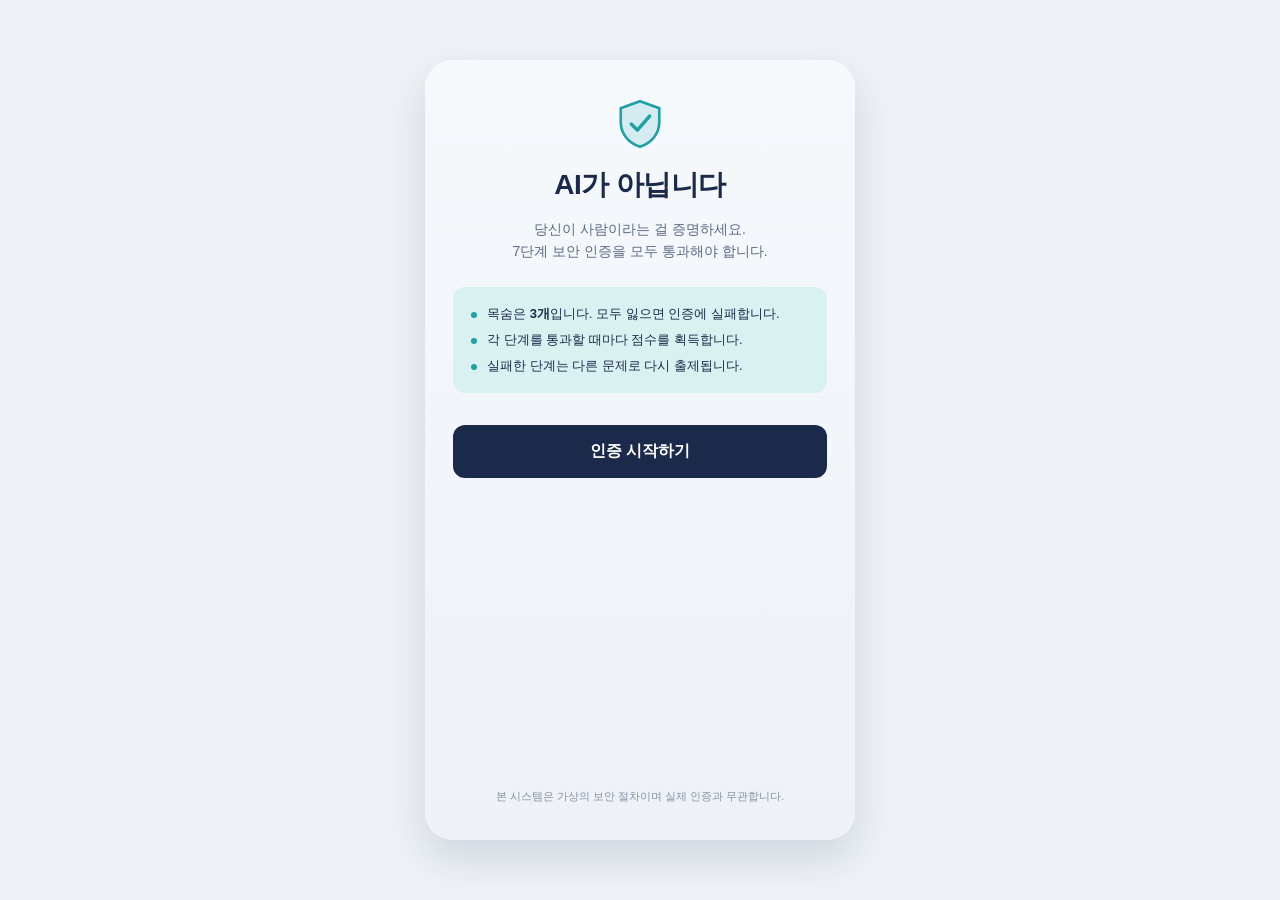
==== index.html @ 64371f78 "시작" ====
<!DOCTYPE html>
<html lang="ko">
<head>
  <meta charset="UTF-8" />
  <meta name="viewport" content="width=device-width, initial-scale=1, maximum-scale=1, user-scalable=no, viewport-fit=cover" />
  <title>AI가 아닙니다</title>
  <link rel="stylesheet" href="css/style.css" />
</head>
<body>
  <div id="app">

    <!-- 타이틀 화면 -->
    <section id="screen-title" class="screen active">
      <div class="title-card">
        <div class="brand-mark" id="brand-mark"></div>
        <h1 class="game-title">AI가 아닙니다</h1>
        <p class="game-subtitle">당신이 사람이라는 걸 증명하세요.<br />7단계 보안 인증을 모두 통과해야 합니다.</p>
        <ul class="rules-list">
          <li>목숨은 <strong>3개</strong>입니다. 모두 잃으면 인증에 실패합니다.</li>
          <li>각 단계를 통과할 때마다 점수를 획득합니다.</li>
          <li>실패한 단계는 다른 문제로 다시 출제됩니다.</li>
        </ul>
        <button id="btn-start" type="button" class="btn btn-primary">인증 시작하기</button>
      </div>
      <p class="footer-note">본 시스템은 가상의 보안 절차이며 실제 인증과 무관합니다.</p>
    </section>

    <!-- 게임 화면 -->
    <section id="screen-game" class="screen">
      <header class="game-header">
        <div class="progress-track" id="progress-track"></div>
        <div class="lives-track" id="lives-track"></div>
      </header>

      <div class="stage-wrap">
        <div class="stage-card">
          <p class="stage-label" id="stage-label">STEP 1 / 7</p>
          <h2 class="stage-title" id="stage-title"></h2>
          <p class="stage-instruction" id="stage-instruction"></p>
          <div class="stage-area" id="stage-area"></div>
        </div>
        <p class="widget-disclaimer">이 화면은 보안 검증 시스템에 의해 보호됩니다.</p>
      </div>

      <div class="toast" id="toast"></div>
    </section>

    <!-- 결과 화면 -->
    <section id="screen-result" class="screen">
      <div class="result-card">
        <p class="result-eyebrow" id="result-eyebrow">RESULT</p>
        <h2 class="result-headline" id="result-headline"></h2>
        <div class="rank-badge" id="rank-badge"></div>
        <p class="result-score" id="result-score"></p>
        <p class="result-detail" id="result-detail"></p>
        <button id="btn-retry" type="button" class="btn btn-primary">다시 도전하기</button>
      </div>
    </section>

  </div>

  <!-- 아이콘 모듈 -->
  <script src="js/icons.js"></script>

  <!-- 스테이지 레지스트리 초기화 (반드시 스테이지 파일들보다 먼저 로드) -->
  <script src="js/stages-init.js"></script>

  <!-- 스테이지 모듈들 (이 순서대로 게임에 등장합니다) -->
  <script src="js/stages/stage1-signs.js"></script>
  <script src="js/stages/stage2-checkbox.js"></script>
  <script src="js/stages/stage3-text.js"></script>
  <script src="js/stages/stage4-rotate.js"></script>
  <script src="js/stages/stage5-numbers.js"></script>
  <script src="js/stages/stage6-slide.js"></script>
  <script src="js/stages/stage7-rhythm.js"></script>

  <!-- 메인 게임 컨트롤러 (반드시 마지막에 로드) -->
  <script src="js/main.js"></script>
</body>
</html>
---- css/style.css ----
/* =========================================================
   css/style.css
   "AI가 아닙니다" - 보안 인증 패러디 게임 스타일시트
   외부 이미지/폰트 없이 CSS + 인라인 SVG로만 구성되어 있습니다.
   ========================================================= */

:root {
  /* ---- 색상 토큰 ---- */
  --color-bg: #eef2f7;
  --color-surface: #ffffff;
  --color-ink: #1b2a4a;
  --color-ink-soft: #5c6b85;
  --color-accent: #1fa2a6;
  --color-accent-soft: #d9f1f1;
  --color-danger: #e85c4a;
  --color-success: #2fbf71;
  --color-border: #d7dee8;

  /* ---- 형태 토큰 ---- */
  --radius-card: 20px;
  --radius-control: 12px;
  --shadow-card: 0 18px 40px rgba(27, 42, 74, 0.14);

  /* ---- 글꼴 토큰 (외부 의존성 없는 시스템 폰트 체인) ---- */
  --font-display: -apple-system, 'Apple SD Gothic Neo', 'Pretendard', 'Malgun Gothic',
    sans-serif;
  --font-mono: ui-monospace, 'SFMono-Regular', Menlo, Consolas, monospace;
}

* {
  box-sizing: border-box;
  -webkit-tap-highlight-color: transparent;
}

html,
body {
  margin: 0;
  height: 100%;
  background: var(--color-bg);
  overscroll-behavior: none;
}

body {
  font-family: var(--font-display);
  color: var(--color-ink);
  display: flex;
  align-items: center;
  justify-content: center;
  min-height: 100vh;
  padding: 16px;
  touch-action: manipulation;
}

button {
  font-family: inherit;
  border: none;
  background: none;
  cursor: pointer;
}

input {
  font-family: inherit;
}

#app {
  width: 100%;
  max-width: 430px;
  min-height: min(92vh, 780px);
  background: var(--color-surface);
  border-radius: 28px;
  box-shadow: var(--shadow-card);
  overflow: hidden;
  position: relative;
  display: flex;
  flex-direction: column;
}

/* =========================================================
   화면 공통
   ========================================================= */
.screen {
  display: none;
  flex-direction: column;
  flex: 1;
  min-height: 0;
}
.screen.active {
  display: flex;
}

.btn {
  width: 100%;
  padding: 16px;
  border-radius: var(--radius-control);
  font-size: 16px;
  font-weight: 700;
  transition: transform 0.15s ease, opacity 0.15s ease;
}
.btn:active {
  transform: scale(0.98);
}
.btn-primary {
  background: var(--color-ink);
  color: #fff;
}
.btn-confirm {
  background: var(--color-accent);
  color: #fff;
  margin-top: 18px;
}
.btn:disabled {
  opacity: 0.5;
  pointer-events: none;
}

/* =========================================================
   타이틀 화면
   ========================================================= */
#screen-title {
  padding: 36px 28px;
  justify-content: space-between;
  background: linear-gradient(180deg, #f6f9fc 0%, var(--color-bg) 100%);
}

.title-card {
  display: flex;
  flex-direction: column;
  align-items: center;
  text-align: center;
  gap: 14px;
}

.brand-mark {
  width: 56px;
  height: 56px;
  color: var(--color-accent);
}
.brand-mark svg {
  width: 100%;
  height: 100%;
}

.game-title {
  font-size: 28px;
  font-weight: 800;
  margin: 0;
  letter-spacing: -0.02em;
}

.game-subtitle {
  margin: 0;
  color: var(--color-ink-soft);
  font-size: 14px;
  line-height: 1.6;
}

.rules-list {
  list-style: none;
  padding: 18px 18px;
  margin: 10px 0 0;
  width: 100%;
  background: var(--color-accent-soft);
  border-radius: var(--radius-control);
  text-align: left;
  font-size: 13px;
  color: var(--color-ink);
  display: flex;
  flex-direction: column;
  gap: 8px;
}
.rules-list li {
  padding-left: 16px;
  position: relative;
}
.rules-list li::before {
  content: '';
  position: absolute;
  left: 0;
  top: 7px;
  width: 6px;
  height: 6px;
  border-radius: 50%;
  background: var(--color-accent);
}

#btn-start {
  margin-top: 18px;
}

.footer-note {
  text-align: center;
  font-size: 11px;
  color: var(--color-ink-soft);
  opacity: 0.7;
  margin: 0;
}

/* =========================================================
   게임 화면
   ========================================================= */
#screen-game {
  position: relative;
}

.game-header {
  display: flex;
  align-items: center;
  justify-content: space-between;
  gap: 12px;
  padding: 18px 20px 12px;
  border-bottom: 1px solid var(--color-border);
}

.progress-track {
  display: flex;
  gap: 6px;
  flex: 1;
}
.dot {
  width: 8px;
  height: 8px;
  border-radius: 50%;
  background: var(--color-border);
}
.dot.done {
  background: var(--color-accent);
}
.dot.current {
  background: var(--color-ink);
  transform: scale(1.3);
}

.lives-track {
  display: flex;
  gap: 4px;
}
.life-icon {
  width: 20px;
  height: 20px;
  color: var(--color-accent);
  transition: opacity 0.2s ease, filter 0.2s ease;
}
.life-icon svg {
  width: 100%;
  height: 100%;
}
.life-icon.lost {
  color: var(--color-ink-soft);
  opacity: 0.3;
  filter: grayscale(1);
}

.stage-wrap {
  flex: 1;
  display: flex;
  flex-direction: column;
  padding: 20px 20px 16px;
  min-height: 0;
  overflow-y: auto;
}

.stage-card {
  background: var(--color-surface);
  border: 1px solid var(--color-border);
  border-radius: var(--radius-card);
  padding: 22px 18px;
  flex: 1;
  display: flex;
  flex-direction: column;
}

.stage-label {
  font-family: var(--font-mono);
  font-size: 11px;
  letter-spacing: 0.12em;
  color: var(--color-accent);
  margin: 0 0 6px;
  font-weight: 700;
}

.stage-title {
  font-size: 19px;
  font-weight: 800;
  margin: 0 0 8px;
}

.stage-instruction {
  font-size: 13.5px;
  color: var(--color-ink-soft);
  line-height: 1.5;
  margin: 0 0 16px;
  min-height: 38px;
}

.stage-area {
  flex: 1;
  display: flex;
  flex-direction: column;
  transition: opacity 0.2s ease;
}
.stage-area.is-locked {
  opacity: 0.55;
  pointer-events: none;
}

.widget-disclaimer {
  text-align: center;
  font-size: 10.5px;
  color: var(--color-ink-soft);
  opacity: 0.6;
  margin: 12px 0 0;
}

.toast {
  position: absolute;
  left: 50%;
  bottom: 18px;
  transform: translate(-50%, 10px);
  opacity: 0;
  padding: 10px 20px;
  border-radius: 999px;
  font-weight: 700;
  font-size: 13.5px;
  color: #fff;
  pointer-events: none;
  transition: opacity 0.2s ease, transform 0.2s ease;
  box-shadow: 0 10px 24px rgba(27, 42, 74, 0.2);
  white-space: nowrap;
}
.toast.show {
  opacity: 1;
  transform: translate(-50%, 0);
}
.toast--success {
  background: var(--color-success);
}
.toast--danger {
  background: var(--color-danger);
}

/* =========================================================
   스테이지1: 표지판 타일 선택
   ========================================================= */
.tile-grid {
  display: grid;
  grid-template-columns: repeat(3, 1fr);
  gap: 10px;
}
.tile {
  aspect-ratio: 1;
  border: 2px solid var(--color-border);
  border-radius: var(--radius-control);
  background: var(--color-bg);
  color: var(--color-ink);
  padding: 12px;
  user-select: none;
  touch-action: manipulation;
  transition: border-color 0.15s ease, background 0.15s ease, transform 0.1s ease;
}
.tile svg {
  width: 100%;
  height: 100%;
}
.tile.selected {
  border-color: var(--color-accent);
  background: var(--color-accent-soft);
  transform: scale(0.96);
}

/* =========================================================
   스테이지2: 길게 누르는 체크박스
   ========================================================= */
.checkbox-stage {
  display: flex;
  flex-direction: column;
  align-items: center;
  gap: 22px;
  padding: 10px 0 6px;
}

.fake-checkbox {
  display: flex;
  align-items: center;
  gap: 12px;
  padding: 16px 22px;
  border: 2px solid var(--color-border);
  border-radius: var(--radius-control);
  background: var(--color-bg);
  width: 100%;
  user-select: none;
  touch-action: none;
  transition: border-color 0.15s ease, background 0.15s ease;
}
.fake-checkbox__mark {
  width: 26px;
  height: 26px;
  border-radius: 6px;
  border: 2px solid var(--color-ink-soft);
  flex-shrink: 0;
  position: relative;
  background: #fff;
}
.fake-checkbox.is-holding .fake-checkbox__mark {
  border-color: var(--color-accent);
}
.fake-checkbox.is-success .fake-checkbox__mark {
  border-color: var(--color-success);
  background: var(--color-success);
}
.fake-checkbox.is-success .fake-checkbox__mark::after {
  content: '';
  position: absolute;
  left: 6px;
  top: 2px;
  width: 7px;
  height: 12px;
  border-right: 3px solid #fff;
  border-bottom: 3px solid #fff;
  transform: rotate(40deg);
}
.fake-checkbox__label {
  font-size: 15px;
  font-weight: 700;
  color: var(--color-ink);
}

.hold-gauge {
  position: relative;
  width: 100%;
  height: 16px;
  background: var(--color-bg);
  border: 1px solid var(--color-border);
  border-radius: 999px;
  overflow: hidden;
}
.hold-gauge__zone {
  position: absolute;
  top: 0;
  height: 100%;
  background: rgba(47, 191, 113, 0.28);
}
.hold-gauge__fill {
  position: absolute;
  left: 0;
  top: 0;
  height: 100%;
  width: 0%;
  background: var(--color-accent);
  border-radius: 999px;
}

/* =========================================================
   스테이지3: 왜곡된 문자
   ========================================================= */
.distorted-text {
  display: flex;
  justify-content: center;
  gap: 4px;
  padding: 22px 10px;
  margin-bottom: 16px;
  background: repeating-linear-gradient(
    115deg,
    var(--color-bg),
    var(--color-bg) 6px,
    #e3e9f0 6px,
    #e3e9f0 8px
  );
  border: 1px solid var(--color-border);
  border-radius: var(--radius-control);
}
.distorted-text__char {
  display: inline-block;
  font-size: 30px;
  font-weight: 800;
  color: var(--color-ink);
}

.text-input {
  width: 100%;
  padding: 14px 16px;
  font-size: 16px;
  border: 2px solid var(--color-border);
  border-radius: var(--radius-control);
  outline: none;
  text-align: center;
  letter-spacing: 0.15em;
  text-transform: uppercase;
}
.text-input:focus {
  border-color: var(--color-accent);
}

/* =========================================================
   스테이지4: 방향 맞추기 / 스테이지6: 슬라이더(공용 슬라이더 스타일)
   ========================================================= */
.rotate-stage {
  display: flex;
  justify-content: center;
  padding: 18px 0 26px;
}
.rotate-icon {
  width: 88px;
  height: 88px;
  color: var(--color-accent);
  transition: transform 0.05s linear;
}
.rotate-icon svg {
  width: 100%;
  height: 100%;
}

input[type='range'].rotate-slider {
  width: 100%;
  height: 36px;
  -webkit-appearance: none;
  appearance: none;
  background: transparent;
  touch-action: none;
  margin-top: 6px;
}
input[type='range'].rotate-slider::-webkit-slider-runnable-track {
  height: 8px;
  border-radius: 999px;
  background: var(--color-border);
}
input[type='range'].rotate-slider::-moz-range-track {
  height: 8px;
  border-radius: 999px;
  background: var(--color-border);
}
input[type='range'].rotate-slider::-webkit-slider-thumb {
  -webkit-appearance: none;
  width: 28px;
  height: 28px;
  margin-top: -10px;
  border-radius: 50%;
  background: var(--color-ink);
  border: 4px solid #fff;
  box-shadow: 0 2px 6px rgba(27, 42, 74, 0.3);
}
input[type='range'].rotate-slider::-moz-range-thumb {
  width: 28px;
  height: 28px;
  border-radius: 50%;
  background: var(--color-ink);
  border: 4px solid #fff;
  box-shadow: 0 2px 6px rgba(27, 42, 74, 0.3);
}

/* =========================================================
   스테이지5: 숫자 순서대로 탭
   ========================================================= */
.number-field {
  position: relative;
  flex: 1;
  min-height: 230px;
  background: var(--color-bg);
  border: 1px dashed var(--color-border);
  border-radius: var(--radius-control);
}
.number-dot {
  position: absolute;
  width: 42px;
  height: 42px;
  margin-left: -21px;
  margin-top: -21px;
  border-radius: 50%;
  background: var(--color-ink);
  color: #fff;
  font-weight: 800;
  font-size: 15px;
  display: flex;
  align-items: center;
  justify-content: center;
  user-select: none;
  touch-action: manipulation;
  transition: transform 0.1s ease, background 0.15s ease, opacity 0.15s ease;
}
.number-dot.is-done {
  background: var(--color-success);
  transform: scale(0.85);
  opacity: 0.7;
}

/* =========================================================
   스테이지6: 퍼즐 조각 슬라이드
   ========================================================= */
.slide-track {
  position: relative;
  height: 64px;
  background: var(--color-bg);
  border: 1px solid var(--color-border);
  border-radius: var(--radius-control);
  margin-bottom: 8px;
  overflow: hidden;
}
.slide-track__notch {
  position: absolute;
  top: 14px;
  width: 36px;
  height: 36px;
  border: 2px dashed var(--color-ink-soft);
  border-radius: 8px;
  opacity: 0.6;
}
.slide-track__piece {
  position: absolute;
  top: 14px;
  width: 36px;
  height: 36px;
  background: var(--color-accent);
  border-radius: 8px;
  box-shadow: 0 4px 10px rgba(31, 162, 166, 0.35);
}

/* =========================================================
   스테이지7: 리듬 탭
   ========================================================= */
.rhythm-stage {
  display: flex;
  justify-content: center;
  align-items: center;
  padding: 14px 0 28px;
  height: 130px;
}
.rhythm-pulse {
  width: 70px;
  height: 70px;
  border-radius: 50%;
  background: var(--color-accent);
  animation: rhythmPulse 1.6s ease-in-out infinite;
}
@keyframes rhythmPulse {
  0% {
    transform: scale(0.55);
    opacity: 0.55;
  }
  50% {
    transform: scale(1);
    opacity: 1;
  }
  100% {
    transform: scale(0.55);
    opacity: 0.55;
  }
}

/* =========================================================
   결과 화면
   ========================================================= */
#screen-result {
  padding: 36px 28px;
  justify-content: center;
  align-items: center;
}
.result-card {
  display: flex;
  flex-direction: column;
  align-items: center;
  text-align: center;
  gap: 10px;
  width: 100%;
}
.result-eyebrow {
  font-family: var(--font-mono);
  font-size: 11px;
  letter-spacing: 0.14em;
  color: var(--color-accent);
  margin: 0;
  font-weight: 700;
}
.result-headline {
  font-size: 24px;
  font-weight: 800;
  margin: 0;
}
.rank-badge {
  width: 92px;
  height: 92px;
  border-radius: 50%;
  background: var(--color-accent-soft);
  color: var(--color-accent);
  border: 3px solid var(--color-accent);
  display: flex;
  align-items: center;
  justify-content: center;
  font-size: 40px;
  font-weight: 800;
  margin: 14px 0 4px;
}
.rank-badge--fail {
  background: #fbe3df;
  color: var(--color-danger);
  border-color: var(--color-danger);
}
.result-score {
  font-size: 16px;
  font-weight: 700;
  margin: 0;
}
.result-detail {
  font-size: 13px;
  color: var(--color-ink-soft);
  margin: 0 0 18px;
}

/* =========================================================
   접근성: 모션 최소화 선호 시 비핵심 애니메이션 축소
   ========================================================= */
@media (prefers-reduced-motion: reduce) {
  .btn,
  .toast,
  .tile,
  .life-icon {
    transition: none !important;
  }
}
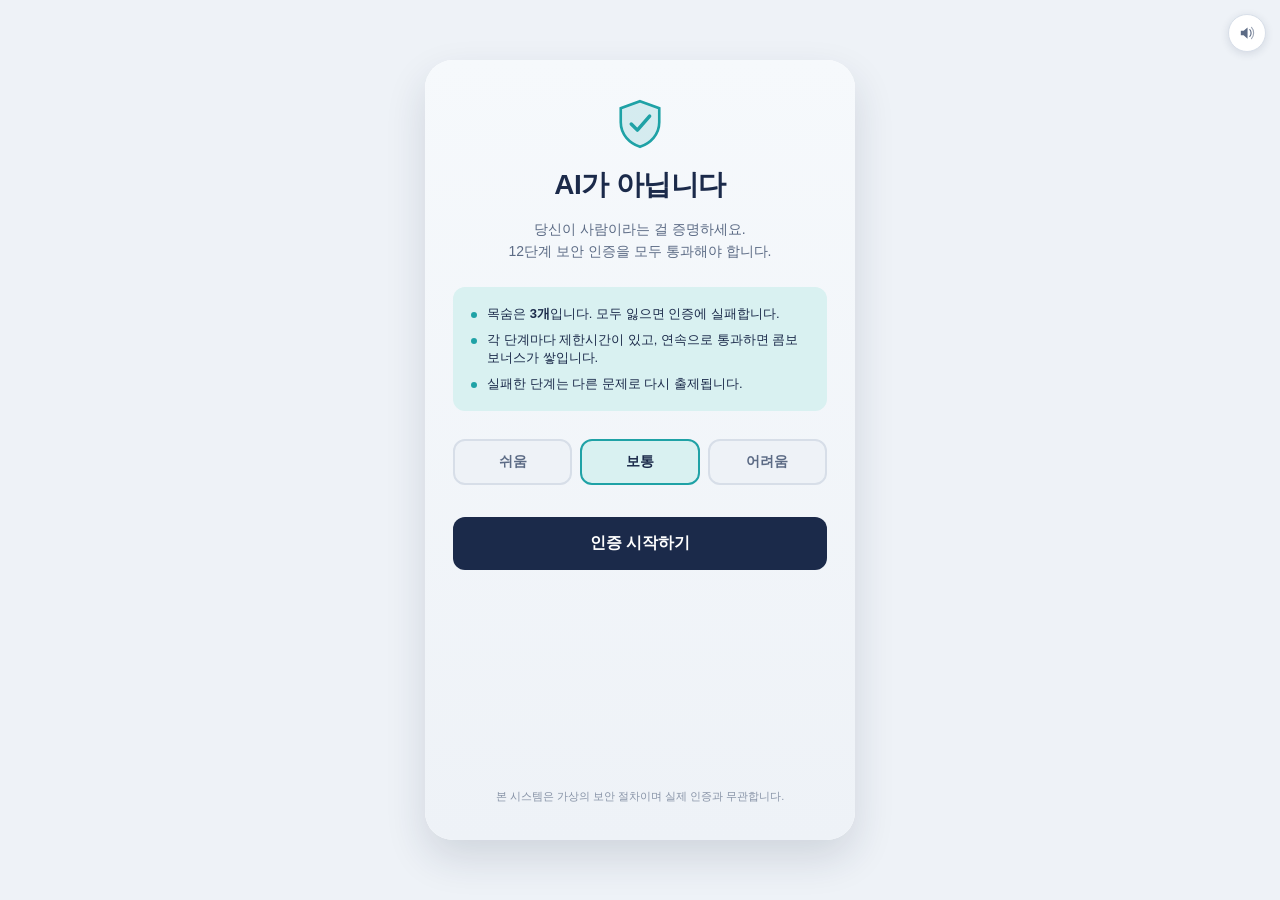
==== commit f79afa33: "업글1" ====
--- a/index.html
+++ b/index.html
@@ -7,6 +7,8 @@
   <link rel="stylesheet" href="css/style.css" />
 </head>
 <body>
+  <button id="btn-mute" type="button" class="mute-btn" aria-label="소리 켜기/끄기"></button>
+
   <div id="app">
 
     <!-- 타이틀 화면 -->
@@ -14,12 +16,17 @@
       <div class="title-card">
         <div class="brand-mark" id="brand-mark"></div>
         <h1 class="game-title">AI가 아닙니다</h1>
-        <p class="game-subtitle">당신이 사람이라는 걸 증명하세요.<br />7단계 보안 인증을 모두 통과해야 합니다.</p>
+        <p class="game-subtitle">당신이 사람이라는 걸 증명하세요.<br />12단계 보안 인증을 모두 통과해야 합니다.</p>
         <ul class="rules-list">
           <li>목숨은 <strong>3개</strong>입니다. 모두 잃으면 인증에 실패합니다.</li>
-          <li>각 단계를 통과할 때마다 점수를 획득합니다.</li>
+          <li>각 단계마다 제한시간이 있고, 연속으로 통과하면 콤보 보너스가 쌓입니다.</li>
           <li>실패한 단계는 다른 문제로 다시 출제됩니다.</li>
         </ul>
+        <div class="difficulty-select" id="difficulty-select">
+          <button type="button" class="diff-btn" data-diff="easy">쉬움</button>
+          <button type="button" class="diff-btn selected" data-diff="normal">보통</button>
+          <button type="button" class="diff-btn" data-diff="hard">어려움</button>
+        </div>
         <button id="btn-start" type="button" class="btn btn-primary">인증 시작하기</button>
       </div>
       <p class="footer-note">본 시스템은 가상의 보안 절차이며 실제 인증과 무관합니다.</p>
@@ -34,7 +41,13 @@
 
       <div class="stage-wrap">
         <div class="stage-card">
-          <p class="stage-label" id="stage-label">STEP 1 / 7</p>
+          <div class="stage-meta">
+            <p class="stage-label" id="stage-label">STEP 1 / 12</p>
+            <div class="stage-meta-right">
+              <span class="combo-badge" id="combo-badge"></span>
+              <span class="stage-timer" id="stage-timer"></span>
+            </div>
+          </div>
           <h2 class="stage-title" id="stage-title"></h2>
           <p class="stage-instruction" id="stage-instruction"></p>
           <div class="stage-area" id="stage-area"></div>
@@ -62,6 +75,9 @@
   <!-- 아이콘 모듈 -->
   <script src="js/icons.js"></script>
 
+  <!-- 사운드 이펙트 모듈 (전자음 합성, 외부 음원 파일 없음) -->
+  <script src="js/sound.js"></script>
+
   <!-- 스테이지 레지스트리 초기화 (반드시 스테이지 파일들보다 먼저 로드) -->
   <script src="js/stages-init.js"></script>
 
@@ -69,10 +85,15 @@
   <script src="js/stages/stage1-signs.js"></script>
   <script src="js/stages/stage2-checkbox.js"></script>
   <script src="js/stages/stage3-text.js"></script>
+  <script src="js/stages/stage-pattern.js"></script>
   <script src="js/stages/stage4-rotate.js"></script>
+  <script src="js/stages/stage-swipe.js"></script>
   <script src="js/stages/stage5-numbers.js"></script>
+  <script src="js/stages/stage-hidden-shape.js"></script>
   <script src="js/stages/stage6-slide.js"></script>
+  <script src="js/stages/stage-sort.js"></script>
   <script src="js/stages/stage7-rhythm.js"></script>
+  <script src="js/stages/stage-balance.js"></script>
 
   <!-- 메인 게임 컨트롤러 (반드시 마지막에 로드) -->
   <script src="js/main.js"></script>
--- a/css/style.css
+++ b/css/style.css
@@ -183,6 +183,50 @@
   background: var(--color-accent);
 }
 
+.mute-btn {
+  position: fixed;
+  top: 14px;
+  right: 14px;
+  z-index: 30;
+  width: 38px;
+  height: 38px;
+  border-radius: 50%;
+  background: var(--color-surface);
+  border: 1px solid var(--color-border);
+  color: var(--color-ink-soft);
+  display: flex;
+  align-items: center;
+  justify-content: center;
+  box-shadow: 0 2px 8px rgba(27, 42, 74, 0.12);
+}
+.mute-btn svg {
+  width: 18px;
+  height: 18px;
+}
+
+.difficulty-select {
+  display: flex;
+  gap: 8px;
+  width: 100%;
+  margin-top: 14px;
+}
+.diff-btn {
+  flex: 1;
+  padding: 12px 0;
+  border-radius: var(--radius-control);
+  border: 2px solid var(--color-border);
+  background: var(--color-bg);
+  color: var(--color-ink-soft);
+  font-weight: 700;
+  font-size: 14px;
+  transition: border-color 0.15s ease, color 0.15s ease, background 0.15s ease;
+}
+.diff-btn.selected {
+  border-color: var(--color-accent);
+  background: var(--color-accent-soft);
+  color: var(--color-ink);
+}
+
 #btn-start {
   margin-top: 18px;
 }
@@ -269,13 +313,53 @@
   flex-direction: column;
 }
 
+.stage-meta {
+  display: flex;
+  align-items: center;
+  justify-content: space-between;
+  gap: 10px;
+  margin-bottom: 6px;
+}
+
 .stage-label {
   font-family: var(--font-mono);
   font-size: 11px;
   letter-spacing: 0.12em;
   color: var(--color-accent);
-  margin: 0 0 6px;
+  margin: 0;
   font-weight: 700;
+}
+
+.stage-meta-right {
+  display: flex;
+  align-items: center;
+  gap: 8px;
+}
+
+.combo-badge {
+  font-family: var(--font-mono);
+  font-size: 11px;
+  font-weight: 700;
+  color: var(--color-danger);
+  background: #fbe3df;
+  border-radius: 999px;
+  padding: 3px 9px;
+  opacity: 0;
+  transform: scale(0.9);
+  transition: opacity 0.15s ease, transform 0.15s ease;
+}
+.combo-badge.show {
+  opacity: 1;
+  transform: scale(1);
+}
+
+.stage-timer {
+  font-family: var(--font-mono);
+  font-size: 12px;
+  font-weight: 700;
+  color: var(--color-ink-soft);
+  min-width: 28px;
+  text-align: right;
 }
 
 .stage-title {
@@ -646,6 +730,174 @@
 }
 
 /* =========================================================
+   스테이지: 패턴 기억하기 (플래시 시퀀스)
+   ========================================================= */
+.pattern-stage {
+  display: flex;
+  flex-direction: column;
+  align-items: center;
+  gap: 16px;
+  padding: 16px 0;
+}
+.pattern-grid {
+  display: grid;
+  grid-template-columns: repeat(4, 1fr);
+  gap: 10px;
+  width: 100%;
+}
+.pattern-pad {
+  aspect-ratio: 1;
+  border-radius: var(--radius-control);
+  background: var(--color-bg);
+  border: 2px solid var(--color-border);
+  transition: background 0.12s ease, border-color 0.12s ease, transform 0.1s ease;
+}
+.pattern-pad.is-flash {
+  background: var(--color-accent);
+  border-color: var(--color-accent);
+  transform: scale(0.94);
+}
+.pattern-status {
+  font-size: 13px;
+  color: var(--color-ink-soft);
+  margin: 0;
+}
+
+/* =========================================================
+   스테이지: 스와이프 방향 인식
+   ========================================================= */
+.swipe-stage {
+  display: flex;
+  flex-direction: column;
+  align-items: center;
+  gap: 18px;
+  padding: 10px 0;
+}
+.swipe-zone {
+  width: 100%;
+  height: 140px;
+  border: 2px dashed var(--color-border);
+  border-radius: var(--radius-control);
+  display: flex;
+  align-items: center;
+  justify-content: center;
+  font-size: 13px;
+  color: var(--color-ink-soft);
+  background: var(--color-bg);
+  touch-action: none;
+  user-select: none;
+}
+
+/* =========================================================
+   스테이지: 숨은 도형 찾기
+   ========================================================= */
+.shape-grid {
+  display: grid;
+  grid-template-columns: repeat(3, 1fr);
+  gap: 10px;
+}
+.shape-cell {
+  aspect-ratio: 1;
+  border-radius: var(--radius-control);
+  background: var(--color-bg);
+  border: 1px solid var(--color-border);
+  display: flex;
+  align-items: center;
+  justify-content: center;
+  touch-action: manipulation;
+}
+.shape-shape {
+  width: 60%;
+  height: 60%;
+  background: var(--color-accent);
+  border-radius: 50%;
+}
+.shape-shape--odd {
+  border-radius: 18%;
+}
+
+/* =========================================================
+   스테이지: 크기 순서 맞추기 (탭으로 교체하는 정렬)
+   ========================================================= */
+.sort-row {
+  flex: 1;
+  display: flex;
+  align-items: flex-end;
+  justify-content: space-between;
+  gap: 8px;
+  padding: 10px 4px 0;
+  min-height: 150px;
+}
+.sort-bar {
+  position: relative;
+  flex: 1;
+  background: var(--color-accent);
+  border-radius: 8px 8px 4px 4px;
+  transition: transform 0.12s ease, background 0.12s ease;
+  display: flex;
+  align-items: flex-start;
+  justify-content: center;
+  padding-top: 6px;
+}
+.sort-bar__label {
+  color: #fff;
+  font-family: var(--font-mono);
+  font-size: 13px;
+  font-weight: 700;
+}
+.sort-bar.is-selected {
+  background: var(--color-ink);
+  transform: translateY(-6px);
+}
+
+/* =========================================================
+   스테이지: 균형 맞추기 (시소)
+   ========================================================= */
+.balance-stage {
+  position: relative;
+  display: flex;
+  justify-content: center;
+  align-items: center;
+  height: 130px;
+}
+.balance-beam {
+  position: relative;
+  width: 220px;
+  height: 10px;
+  background: var(--color-ink);
+  border-radius: 999px;
+  transition: background 0.15s ease;
+}
+.balance-beam.is-level {
+  background: var(--color-success);
+}
+.balance-weight {
+  position: absolute;
+  top: 4px;
+  width: 28px;
+  height: 28px;
+  border-radius: 50%;
+  background: var(--color-accent);
+  border: 3px solid #fff;
+  box-shadow: 0 3px 8px rgba(27, 42, 74, 0.25);
+}
+.balance-weight--left {
+  left: -6px;
+}
+.balance-weight--right {
+  right: -6px;
+}
+.balance-pivot {
+  position: absolute;
+  bottom: 18px;
+  width: 0;
+  height: 0;
+  border-left: 14px solid transparent;
+  border-right: 14px solid transparent;
+  border-top: 18px solid var(--color-ink-soft);
+}
+
+/* =========================================================
    결과 화면
    ========================================================= */
 #screen-result {
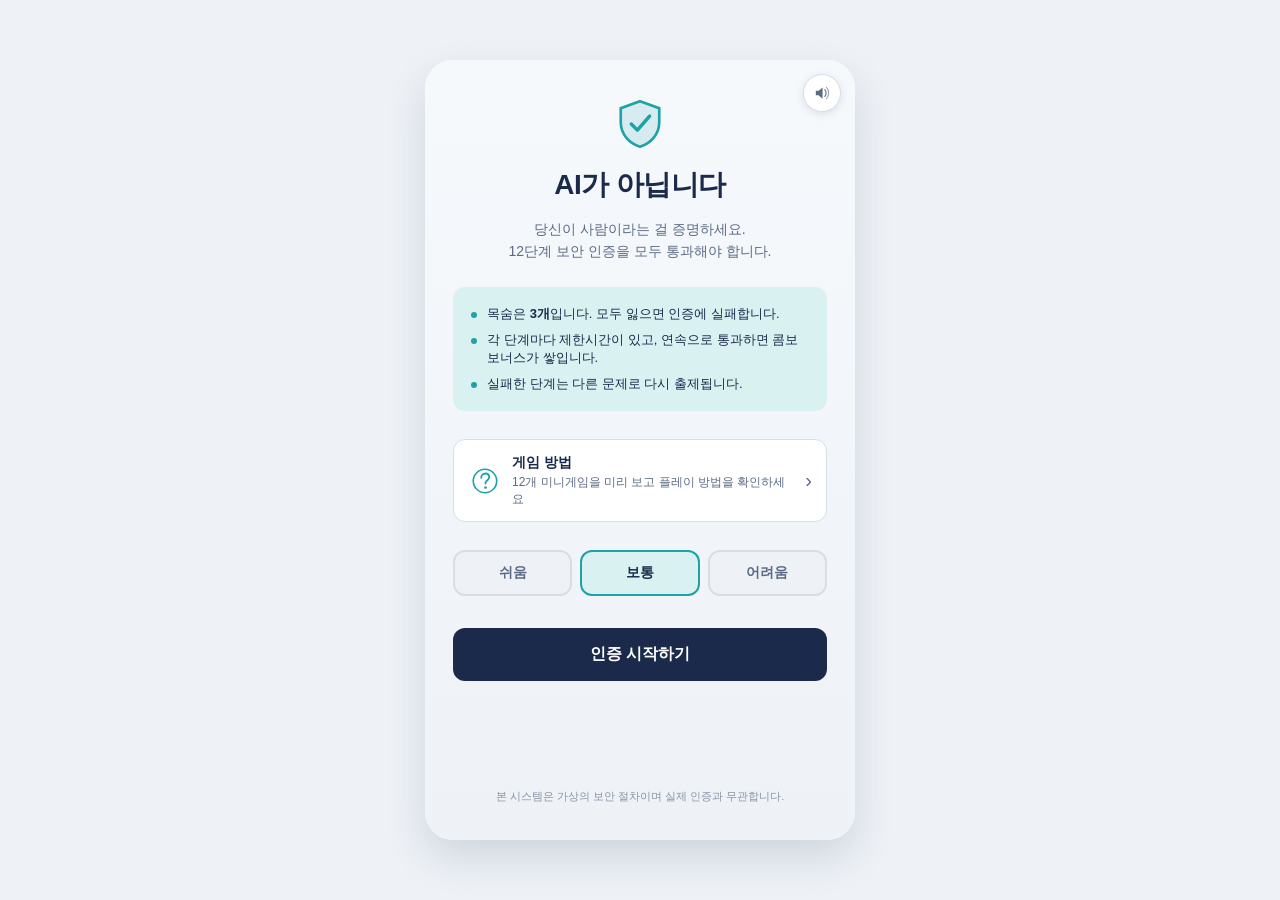
==== commit 04f5bfe7: "업글2" ====
--- a/index.html
+++ b/index.html
@@ -7,9 +7,9 @@
   <link rel="stylesheet" href="css/style.css" />
 </head>
 <body>
-  <button id="btn-mute" type="button" class="mute-btn" aria-label="소리 켜기/끄기"></button>
+  <div id="app">
+    <button id="btn-mute" type="button" class="mute-btn" aria-label="소리 켜기/끄기"></button>
 
-  <div id="app">
 
     <!-- 타이틀 화면 -->
     <section id="screen-title" class="screen active">
@@ -22,6 +22,14 @@
           <li>각 단계마다 제한시간이 있고, 연속으로 통과하면 콤보 보너스가 쌓입니다.</li>
           <li>실패한 단계는 다른 문제로 다시 출제됩니다.</li>
         </ul>
+        <button type="button" id="btn-howto" class="howto-entry-card">
+          <span class="howto-entry-card__icon" id="howto-entry-icon"></span>
+          <span class="howto-entry-card__text">
+            <strong>게임 방법</strong>
+            <small>12개 미니게임을 미리 보고 플레이 방법을 확인하세요</small>
+          </span>
+          <span class="howto-entry-card__arrow">›</span>
+        </button>
         <div class="difficulty-select" id="difficulty-select">
           <button type="button" class="diff-btn" data-diff="easy">쉬움</button>
           <button type="button" class="diff-btn selected" data-diff="normal">보통</button>
@@ -70,6 +78,17 @@
       </div>
     </section>
 
+    <!-- 게임 방법 화면 -->
+    <section id="screen-howto" class="screen">
+      <header class="howto-header">
+        <button type="button" id="btn-howto-back" class="howto-back-btn" aria-label="뒤로가기">
+          <span id="howto-back-icon"></span>
+        </button>
+        <h2 class="howto-title">게임 방법</h2>
+      </header>
+      <div class="howto-list" id="howto-list"></div>
+    </section>
+
   </div>
 
   <!-- 아이콘 모듈 -->
@@ -77,6 +96,9 @@
 
   <!-- 사운드 이펙트 모듈 (전자음 합성, 외부 음원 파일 없음) -->
   <script src="js/sound.js"></script>
+
+  <!-- 게임 방법 화면용 데이터 (미리보기 + 설명) -->
+  <script src="js/howto.js"></script>
 
   <!-- 스테이지 레지스트리 초기화 (반드시 스테이지 파일들보다 먼저 로드) -->
   <script src="js/stages-init.js"></script>
--- a/css/style.css
+++ b/css/style.css
@@ -38,6 +38,7 @@
   height: 100%;
   background: var(--color-bg);
   overscroll-behavior: none;
+  overflow-x: hidden; /* 어떤 요소가 예기치 않게 넓어지더라도 페이지 자체가 가로로 스크롤되지 않도록 하는 안전망 */
 }
 
 body {
@@ -65,7 +66,7 @@
 #app {
   width: 100%;
   max-width: 430px;
-  min-height: min(92vh, 780px);
+  height: min(92vh, 780px); /* min-height였던 것을 고정 height로: 내부 컨텐츠가 길어도 카드 자체는 늘어나지 않고, 화면 안에서 자체적으로 스크롤되게 함 */
   background: var(--color-surface);
   border-radius: 28px;
   box-shadow: var(--shadow-card);
@@ -184,7 +185,7 @@
 }
 
 .mute-btn {
-  position: fixed;
+  position: absolute;
   top: 14px;
   right: 14px;
   z-index: 30;
@@ -204,6 +205,54 @@
   height: 18px;
 }
 
+.howto-entry-card {
+  display: flex;
+  align-items: center;
+  gap: 12px;
+  width: 100%;
+  margin-top: 14px;
+  padding: 14px 14px 14px 16px;
+  border-radius: var(--radius-control);
+  border: 1px solid var(--color-border);
+  background: var(--color-surface);
+  text-align: left;
+  transition: border-color 0.15s ease, transform 0.1s ease;
+}
+.howto-entry-card:active {
+  transform: scale(0.98);
+}
+.howto-entry-card__icon {
+  width: 30px;
+  height: 30px;
+  flex-shrink: 0;
+  color: var(--color-accent);
+}
+.howto-entry-card__icon svg {
+  width: 100%;
+  height: 100%;
+}
+.howto-entry-card__text {
+  flex: 1;
+  min-width: 0;
+  display: flex;
+  flex-direction: column;
+  gap: 2px;
+}
+.howto-entry-card__text strong {
+  font-size: 14px;
+  color: var(--color-ink);
+}
+.howto-entry-card__text small {
+  font-size: 12px;
+  color: var(--color-ink-soft);
+  line-height: 1.4;
+}
+.howto-entry-card__arrow {
+  font-size: 20px;
+  color: var(--color-ink-soft);
+  flex-shrink: 0;
+}
+
 .difficulty-select {
   display: flex;
   gap: 8px;
@@ -251,19 +300,23 @@
   align-items: center;
   justify-content: space-between;
   gap: 12px;
-  padding: 18px 20px 12px;
+  padding: 18px 56px 12px 20px; /* 우측 패딩을 넓혀 음소거 버튼(#btn-mute)과 겹치지 않게 함 */
   border-bottom: 1px solid var(--color-border);
 }
 
 .progress-track {
   display: flex;
-  gap: 6px;
+  align-items: center;
+  gap: 4px;
   flex: 1;
+  min-width: 0; /* 점(.dot)들의 콘텐츠 크기 때문에 트랙이 강제로 넓어지는 것을 막는 표준 픽스 */
 }
 .dot {
-  width: 8px;
+  flex: 1 1 auto;
+  min-width: 2px;
+  max-width: 8px;
   height: 8px;
-  border-radius: 50%;
+  border-radius: 999px;
   background: var(--color-border);
 }
 .dot.done {
@@ -429,9 +482,12 @@
   display: grid;
   grid-template-columns: repeat(3, 1fr);
   gap: 10px;
+  min-width: 0;
 }
 .tile {
   aspect-ratio: 1;
+  min-width: 0; /* 그리드 트랙(1fr)보다 콘텐츠가 넓어서 넘치는 것을 막는 표준 픽스 */
+  min-height: 0;
   border: 2px solid var(--color-border);
   border-radius: var(--radius-control);
   background: var(--color-bg);
@@ -747,6 +803,7 @@
 }
 .pattern-pad {
   aspect-ratio: 1;
+  min-width: 0;
   border-radius: var(--radius-control);
   background: var(--color-bg);
   border: 2px solid var(--color-border);
@@ -795,9 +852,11 @@
   display: grid;
   grid-template-columns: repeat(3, 1fr);
   gap: 10px;
+  min-width: 0;
 }
 .shape-cell {
   aspect-ratio: 1;
+  min-width: 0;
   border-radius: var(--radius-control);
   background: var(--color-bg);
   border: 1px solid var(--color-border);
@@ -827,10 +886,12 @@
   gap: 8px;
   padding: 10px 4px 0;
   min-height: 150px;
+  min-width: 0;
 }
 .sort-bar {
   position: relative;
   flex: 1;
+  min-width: 0;
   background: var(--color-accent);
   border-radius: 8px 8px 4px 4px;
   transition: transform 0.12s ease, background 0.12s ease;
@@ -957,6 +1018,81 @@
 }
 
 /* =========================================================
+   게임 방법 화면
+   ========================================================= */
+.howto-header {
+  display: flex;
+  align-items: center;
+  gap: 10px;
+  padding: 18px 20px 12px;
+  border-bottom: 1px solid var(--color-border);
+}
+.howto-back-btn {
+  width: 32px;
+  height: 32px;
+  border-radius: 50%;
+  background: var(--color-bg);
+  border: 1px solid var(--color-border);
+  color: var(--color-ink);
+  display: flex;
+  align-items: center;
+  justify-content: center;
+  flex-shrink: 0;
+}
+.howto-back-btn svg {
+  width: 16px;
+  height: 16px;
+}
+.howto-title {
+  font-size: 16px;
+  font-weight: 700;
+  color: var(--color-ink);
+  margin: 0;
+}
+
+.howto-list {
+  flex: 1;
+  min-height: 0;
+  overflow-y: auto;
+  padding: 16px 20px 28px;
+  display: flex;
+  flex-direction: column;
+  gap: 18px;
+}
+.howto-item {
+  display: flex;
+  flex-direction: column;
+  gap: 10px;
+  padding-bottom: 18px;
+  border-bottom: 1px solid var(--color-border);
+}
+.howto-item:last-child {
+  border-bottom: none;
+  padding-bottom: 0;
+}
+.howto-item__title {
+  font-size: 14px;
+  font-weight: 700;
+  color: var(--color-ink);
+  margin: 0;
+}
+.howto-preview {
+  background: var(--color-bg);
+  border: 1px solid var(--color-border);
+  border-radius: var(--radius-control);
+  padding: 16px;
+  display: flex;
+  flex-direction: column;
+  pointer-events: none; /* 미리보기는 시각적 설명용이므로 탭해도 동작하지 않도록 막아둡니다 */
+}
+.howto-item__desc {
+  font-size: 13px;
+  line-height: 1.55;
+  color: var(--color-ink-soft);
+  margin: 0;
+}
+
+/* =========================================================
    접근성: 모션 최소화 선호 시 비핵심 애니메이션 축소
    ========================================================= */
 @media (prefers-reduced-motion: reduce) {
